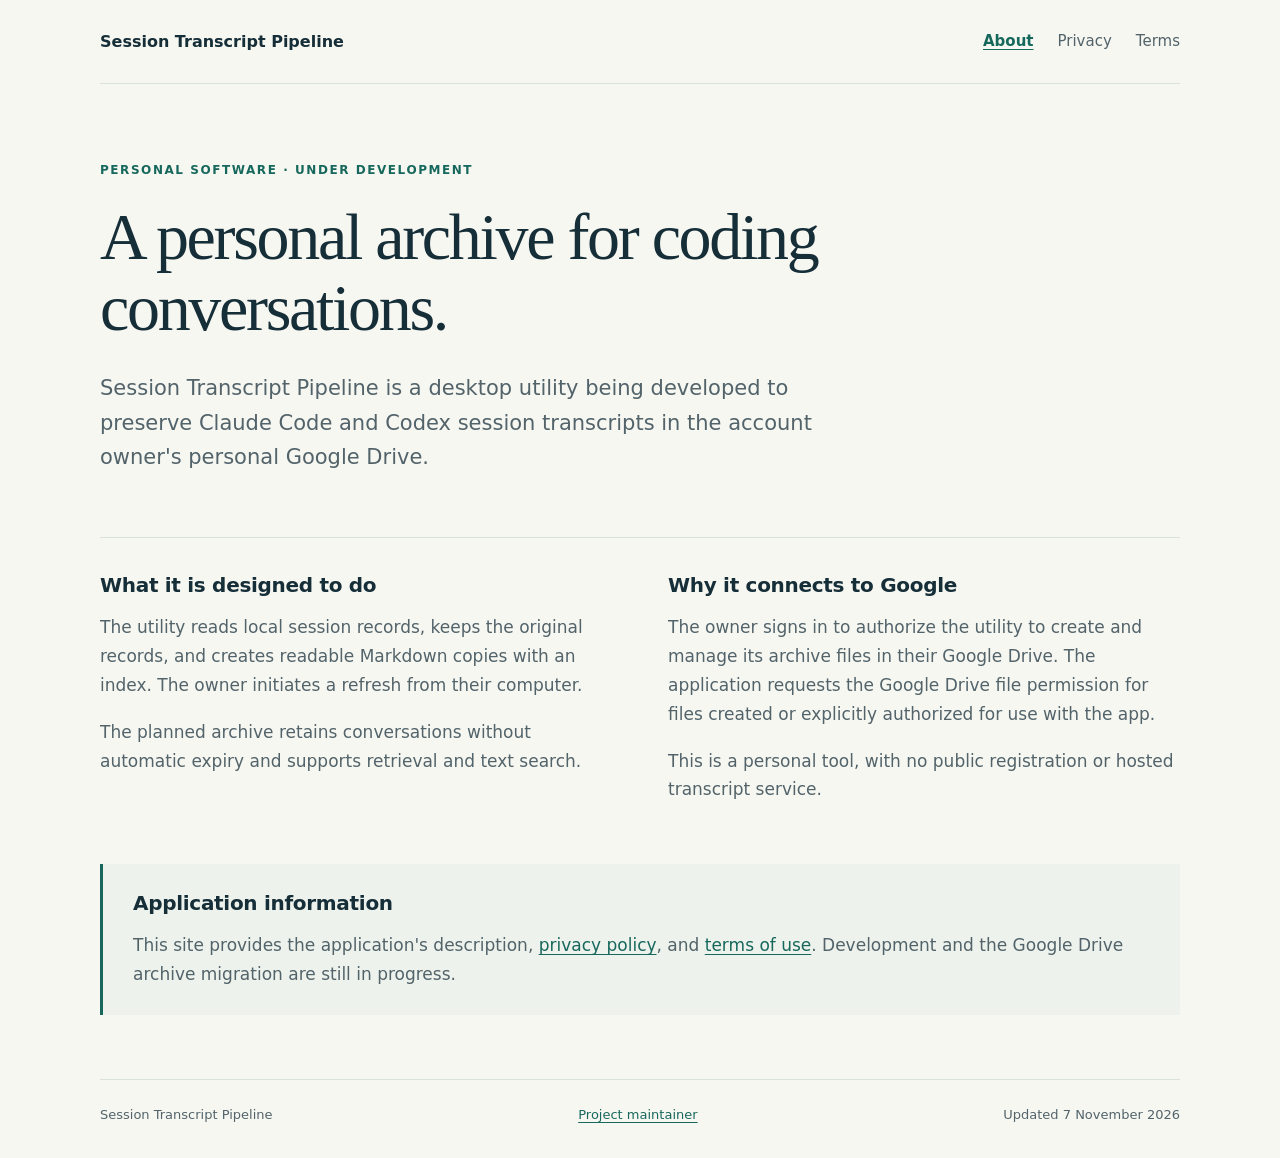
==== index.html @ e409646f "Publish transcript pipeline application information" ====
<!doctype html>
<html lang="en">
<head>
  <meta charset="utf-8">
  <meta name="viewport" content="width=device-width, initial-scale=1">
  <meta name="description" content="Session Transcript Pipeline: a personal desktop utility for preserving coding-assistant conversations in Google Drive.">
  <title>Session Transcript Pipeline</title>
  <link rel="stylesheet" href="style.css">
</head>
<body>
  <a class="skip" href="#main">Skip to content</a>
  <header class="site-header">
    <a class="wordmark" href="./">Session Transcript Pipeline</a>
    <nav aria-label="Main navigation"><a href="./" aria-current="page">About</a><a href="privacy.html">Privacy</a><a href="terms.html">Terms</a></nav>
  </header>
  <main id="main">
    <section class="intro">
      <p class="eyebrow">Personal software · Under development</p>
      <h1>A personal archive for coding conversations.</h1>
      <p class="lead">Session Transcript Pipeline is a desktop utility being developed to preserve Claude Code and Codex session transcripts in the account owner's personal Google Drive.</p>
    </section>
    <section class="columns" aria-label="About the application">
      <div><h2>What it is designed to do</h2><p>The utility reads local session records, keeps the original records, and creates readable Markdown copies with an index. The owner initiates a refresh from their computer.</p><p>The planned archive retains conversations without automatic expiry and supports retrieval and text search.</p></div>
      <div><h2>Why it connects to Google</h2><p>The owner signs in to authorize the utility to create and manage its archive files in their Google Drive. The application requests the Google Drive file permission for files created or explicitly authorized for use with the app.</p><p>This is a personal tool, with no public registration or hosted transcript service.</p></div>
    </section>
    <section class="note"><h2>Application information</h2><p>This site provides the application's description, <a href="privacy.html">privacy policy</a>, and <a href="terms.html">terms of use</a>. Development and the Google Drive archive migration are still in progress.</p></section>
  </main>
  <footer><span>Session Transcript Pipeline</span><a href="https://github.com/brumaih">Project maintainer</a><span>Updated 7 November 2026</span></footer>
</body>
</html>
---- style.css ----
:root{color-scheme:light;--ink:#162e38;--muted:#52636a;--paper:#f7f7f2;--line:#d9e2dc;--accent:#17685c}
*{box-sizing:border-box}
body{margin:0;background:var(--paper);color:var(--ink);font:17px/1.7 "Segoe UI",system-ui,sans-serif}
a{color:var(--accent);text-underline-offset:.2em}
a:hover{text-decoration-thickness:2px}
a:focus-visible{outline:3px solid var(--accent);outline-offset:5px;border-radius:2px}
.skip{position:absolute;top:-60px;left:20px;background:white;padding:8px 16px;z-index:2}
.skip:focus{top:12px}
.site-header,main,footer{width:min(1080px,calc(100% - 64px));margin-inline:auto}
.site-header{display:flex;align-items:center;justify-content:space-between;gap:24px;padding:28px 0;border-bottom:1px solid var(--line)}
.wordmark{font-size:16px;font-weight:650;color:var(--ink);text-decoration:none}
nav{display:flex;gap:24px}
nav a{font-size:15px;color:var(--muted);text-decoration:none}
nav a[aria-current=page]{color:var(--accent);text-decoration:underline;font-weight:600}
.intro{max-width:850px;padding:76px 0 44px}
.eyebrow{font-size:12px;font-weight:700;letter-spacing:.13em;text-transform:uppercase;color:var(--accent);margin:0 0 20px}
h1{font:normal clamp(38px,5.5vw,66px)/1.08 Georgia,"Times New Roman",serif;letter-spacing:-.035em;margin:0 0 28px}
.lead{font-size:21px;line-height:1.65;color:var(--muted);max-width:780px}
h2{font-size:20px;line-height:1.35;letter-spacing:-.015em;margin:0 0 14px}
p{margin:0 0 18px}
.columns{display:grid;grid-template-columns:1fr 1fr;gap:56px;padding:34px 0 42px;border-top:1px solid var(--line)}
.columns p,.note p{color:var(--muted)}
.note{background:#edf2ec;border-left:3px solid var(--accent);padding:26px 30px;margin-bottom:64px}
.note p{margin:0}
.document{max-width:780px;padding:62px 0 70px}
.document h1{font-size:52px;margin-bottom:12px}
.document h2{margin-top:36px}
.document p{color:var(--muted)}
.updated{font-size:14px;margin-bottom:32px}
footer{display:flex;flex-wrap:wrap;justify-content:space-between;gap:16px;padding:24px 0 32px;border-top:1px solid var(--line);font-size:13px;color:var(--muted)}
@media(max-width:680px){.site-header,main,footer{width:calc(100% - 40px)}.site-header{align-items:flex-start;flex-direction:column;gap:14px;padding:22px 0}nav{gap:22px}.intro{padding:45px 0 26px}.lead{font-size:19px}.columns{grid-template-columns:1fr;gap:24px;padding-bottom:26px}.note{padding:22px;margin-bottom:40px}.document{padding:40px 0}.document h1{font-size:42px}footer{justify-content:flex-start;column-gap:24px}}
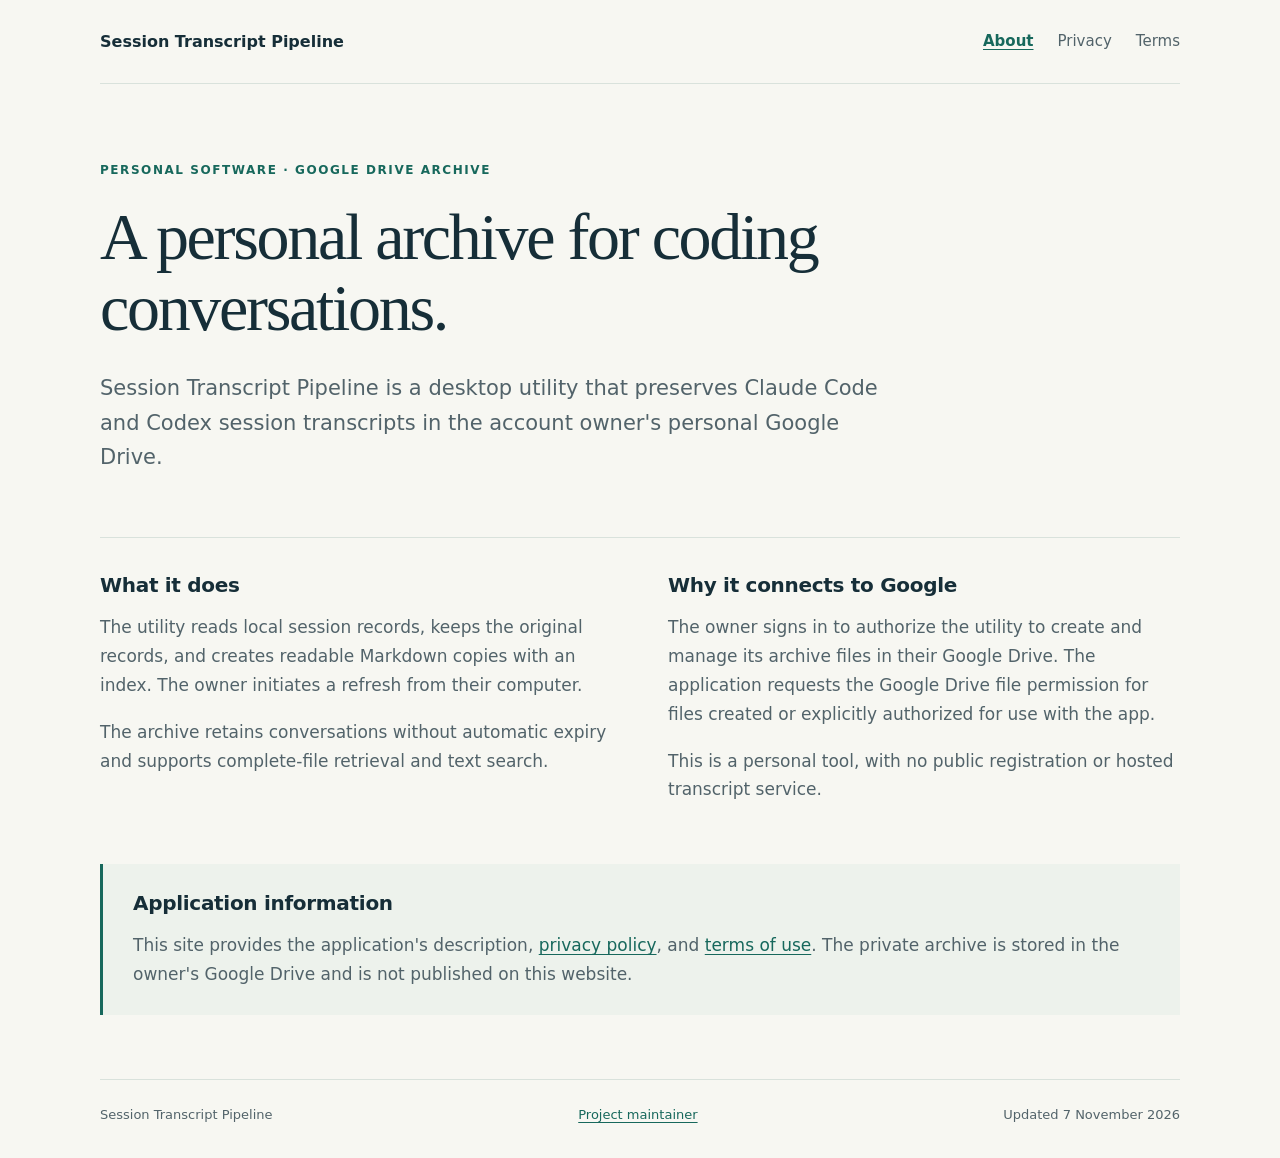
==== commit 182ec338: "Describe the deployed personal Drive archive and readers" ====
--- a/index.html
+++ b/index.html
@@ -3,6 +3,7 @@
 <head>
   <meta charset="utf-8">
   <meta name="viewport" content="width=device-width, initial-scale=1">
+  <meta name="google-site-verification" content="FgeYUgqFjAH3b3NvCzXV8m6f3YoCRQNMDTRsgS2hVVk">
   <meta name="description" content="Session Transcript Pipeline: a personal desktop utility for preserving coding-assistant conversations in Google Drive.">
   <title>Session Transcript Pipeline</title>
   <link rel="stylesheet" href="style.css">
@@ -15,15 +16,15 @@
   </header>
   <main id="main">
     <section class="intro">
-      <p class="eyebrow">Personal software · Under development</p>
+      <p class="eyebrow">Personal software · Google Drive archive</p>
       <h1>A personal archive for coding conversations.</h1>
-      <p class="lead">Session Transcript Pipeline is a desktop utility being developed to preserve Claude Code and Codex session transcripts in the account owner's personal Google Drive.</p>
+      <p class="lead">Session Transcript Pipeline is a desktop utility that preserves Claude Code and Codex session transcripts in the account owner's personal Google Drive.</p>
     </section>
     <section class="columns" aria-label="About the application">
-      <div><h2>What it is designed to do</h2><p>The utility reads local session records, keeps the original records, and creates readable Markdown copies with an index. The owner initiates a refresh from their computer.</p><p>The planned archive retains conversations without automatic expiry and supports retrieval and text search.</p></div>
+      <div><h2>What it does</h2><p>The utility reads local session records, keeps the original records, and creates readable Markdown copies with an index. The owner initiates a refresh from their computer.</p><p>The archive retains conversations without automatic expiry and supports complete-file retrieval and text search.</p></div>
       <div><h2>Why it connects to Google</h2><p>The owner signs in to authorize the utility to create and manage its archive files in their Google Drive. The application requests the Google Drive file permission for files created or explicitly authorized for use with the app.</p><p>This is a personal tool, with no public registration or hosted transcript service.</p></div>
     </section>
-    <section class="note"><h2>Application information</h2><p>This site provides the application's description, <a href="privacy.html">privacy policy</a>, and <a href="terms.html">terms of use</a>. Development and the Google Drive archive migration are still in progress.</p></section>
+    <section class="note"><h2>Application information</h2><p>This site provides the application's description, <a href="privacy.html">privacy policy</a>, and <a href="terms.html">terms of use</a>. The private archive is stored in the owner's Google Drive and is not published on this website.</p></section>
   </main>
   <footer><span>Session Transcript Pipeline</span><a href="https://github.com/brumaih">Project maintainer</a><span>Updated 7 November 2026</span></footer>
 </body>
